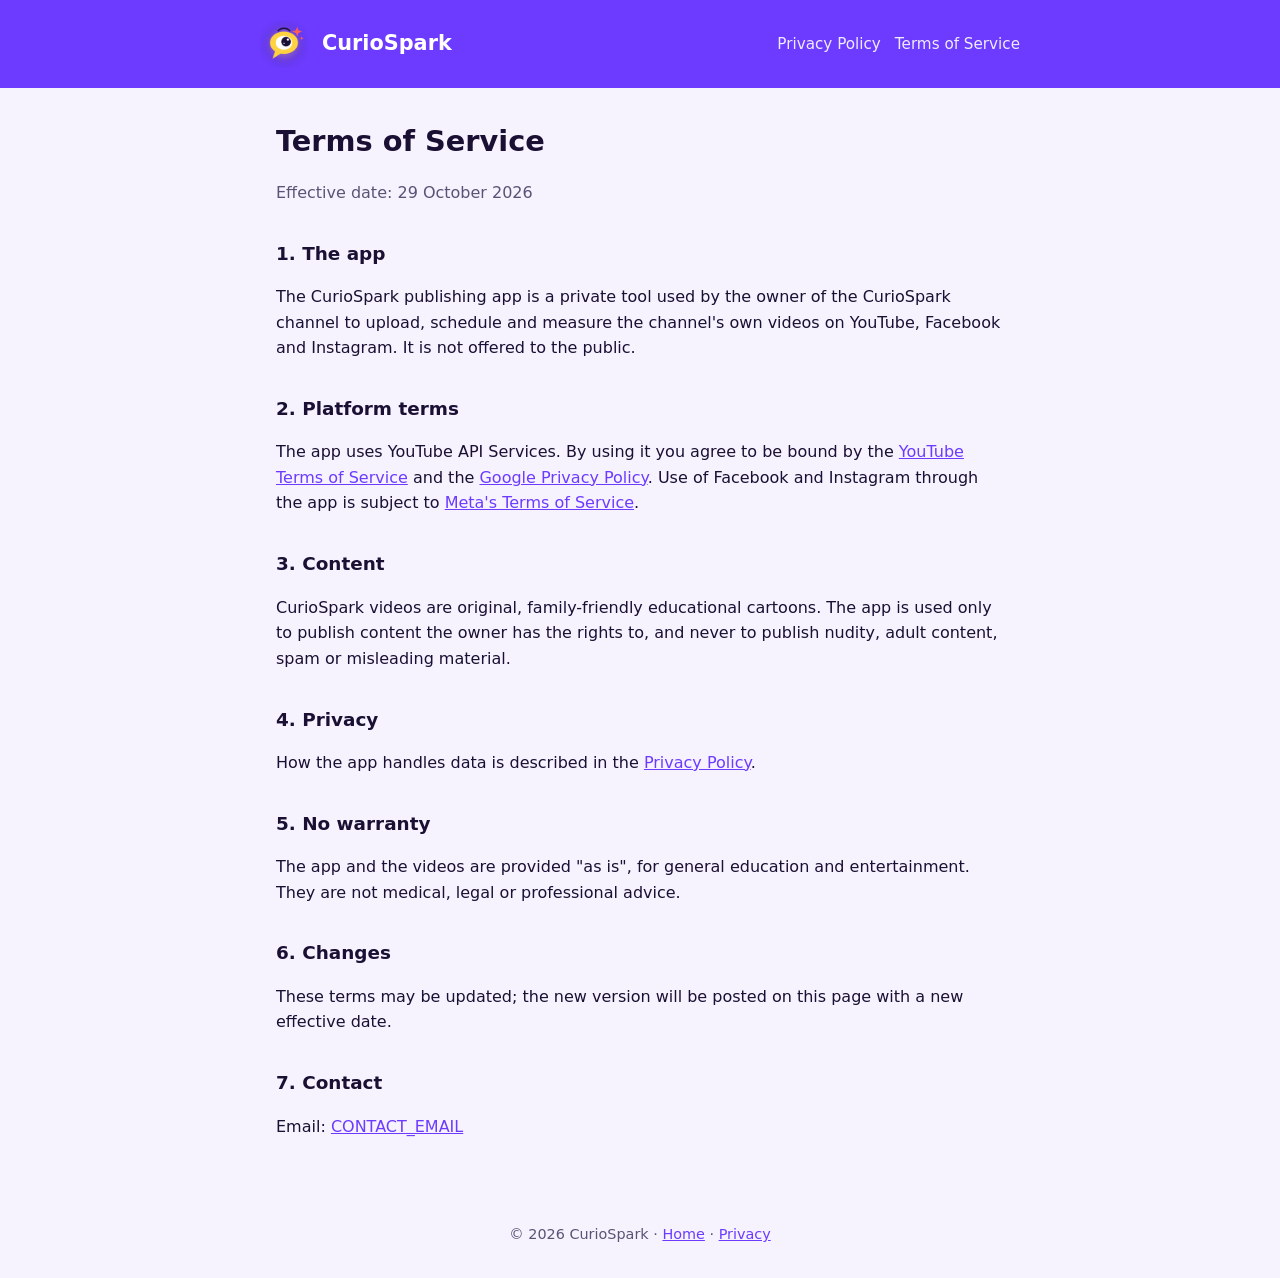
==== terms.html @ 08fc51e9 "Add files via upload" ====
<!doctype html>
<html lang="en">
<head>
<meta charset="utf-8">
<meta name="viewport" content="width=device-width, initial-scale=1">
<title>CurioSpark Terms of Service</title>
<link rel="icon" href="logo.png">
<link rel="stylesheet" href="style.css">
</head>
<body>
<header><div class="wrap">
  <img src="logo.png" alt="CurioSpark logo">
  <a href="index.html">CurioSpark</a>
  <nav><a href="privacy.html">Privacy Policy</a><a href="terms.html">Terms of Service</a></nav>
</div></header>
<main class="wrap">
  <h1>Terms of Service</h1>
  <p class="muted">Effective date: 29 October 2026</p>

  <h2>1. The app</h2>
  <p>The CurioSpark publishing app is a private tool used by the owner of the CurioSpark channel to upload,
  schedule and measure the channel's own videos on YouTube, Facebook and Instagram. It is not offered to the
  public.</p>

  <h2>2. Platform terms</h2>
  <p>The app uses YouTube API Services. By using it you agree to be bound by the
  <a href="https://www.youtube.com/t/terms">YouTube Terms of Service</a> and the
  <a href="https://policies.google.com/privacy">Google Privacy Policy</a>. Use of Facebook and Instagram through
  the app is subject to <a href="https://www.facebook.com/terms">Meta's Terms of Service</a>.</p>

  <h2>3. Content</h2>
  <p>CurioSpark videos are original, family-friendly educational cartoons. The app is used only to publish content
  the owner has the rights to, and never to publish nudity, adult content, spam or misleading material.</p>

  <h2>4. Privacy</h2>
  <p>How the app handles data is described in the <a href="privacy.html">Privacy Policy</a>.</p>

  <h2>5. No warranty</h2>
  <p>The app and the videos are provided "as is", for general education and entertainment. They are not medical,
  legal or professional advice.</p>

  <h2>6. Changes</h2>
  <p>These terms may be updated; the new version will be posted on this page with a new effective date.</p>

  <h2>7. Contact</h2>
  <p>Email: <a href="mailto:CONTACT_EMAIL">CONTACT_EMAIL</a></p>
</main>
<footer>&copy; 2026 CurioSpark &middot; <a href="index.html">Home</a> &middot; <a href="privacy.html">Privacy</a></footer>
</body>
</html>
---- style.css ----
:root { --violet: #6C3BFF; --ink: #1A1033; --cloud: #F6F3FF; --yellow: #FFD23F; --muted: #5b5375; }
* { box-sizing: border-box; }
body { margin: 0; font-family: "Segoe UI", system-ui, -apple-system, Roboto, Arial, sans-serif; color: var(--ink);
       background: var(--cloud); line-height: 1.6; }
header { background: var(--violet); color: #fff; padding: 20px 16px; }
header .wrap { display: flex; align-items: center; gap: 14px; }
header img { width: 48px; height: 48px; border-radius: 12px; background: #fff; }
header a { color: #fff; text-decoration: none; font-weight: 700; font-size: 1.3rem; }
nav { margin-left: auto; display: flex; gap: 14px; flex-wrap: wrap; }
nav a { font-size: .95rem; font-weight: 500; opacity: .9; }
.wrap { max-width: 760px; margin: 0 auto; }
main { padding: 24px 16px 48px; }
h1 { font-size: 1.8rem; margin: .2em 0 .4em; }
h2 { font-size: 1.15rem; margin-top: 1.8em; }
.muted { color: var(--muted); }
.card { background: #fff; border-radius: 14px; padding: 18px 20px; margin: 16px 0; box-shadow: 0 1px 3px rgba(26,16,51,.08); }
a { color: var(--violet); }
footer { text-align: center; padding: 20px 16px 32px; color: var(--muted); font-size: .9rem; }
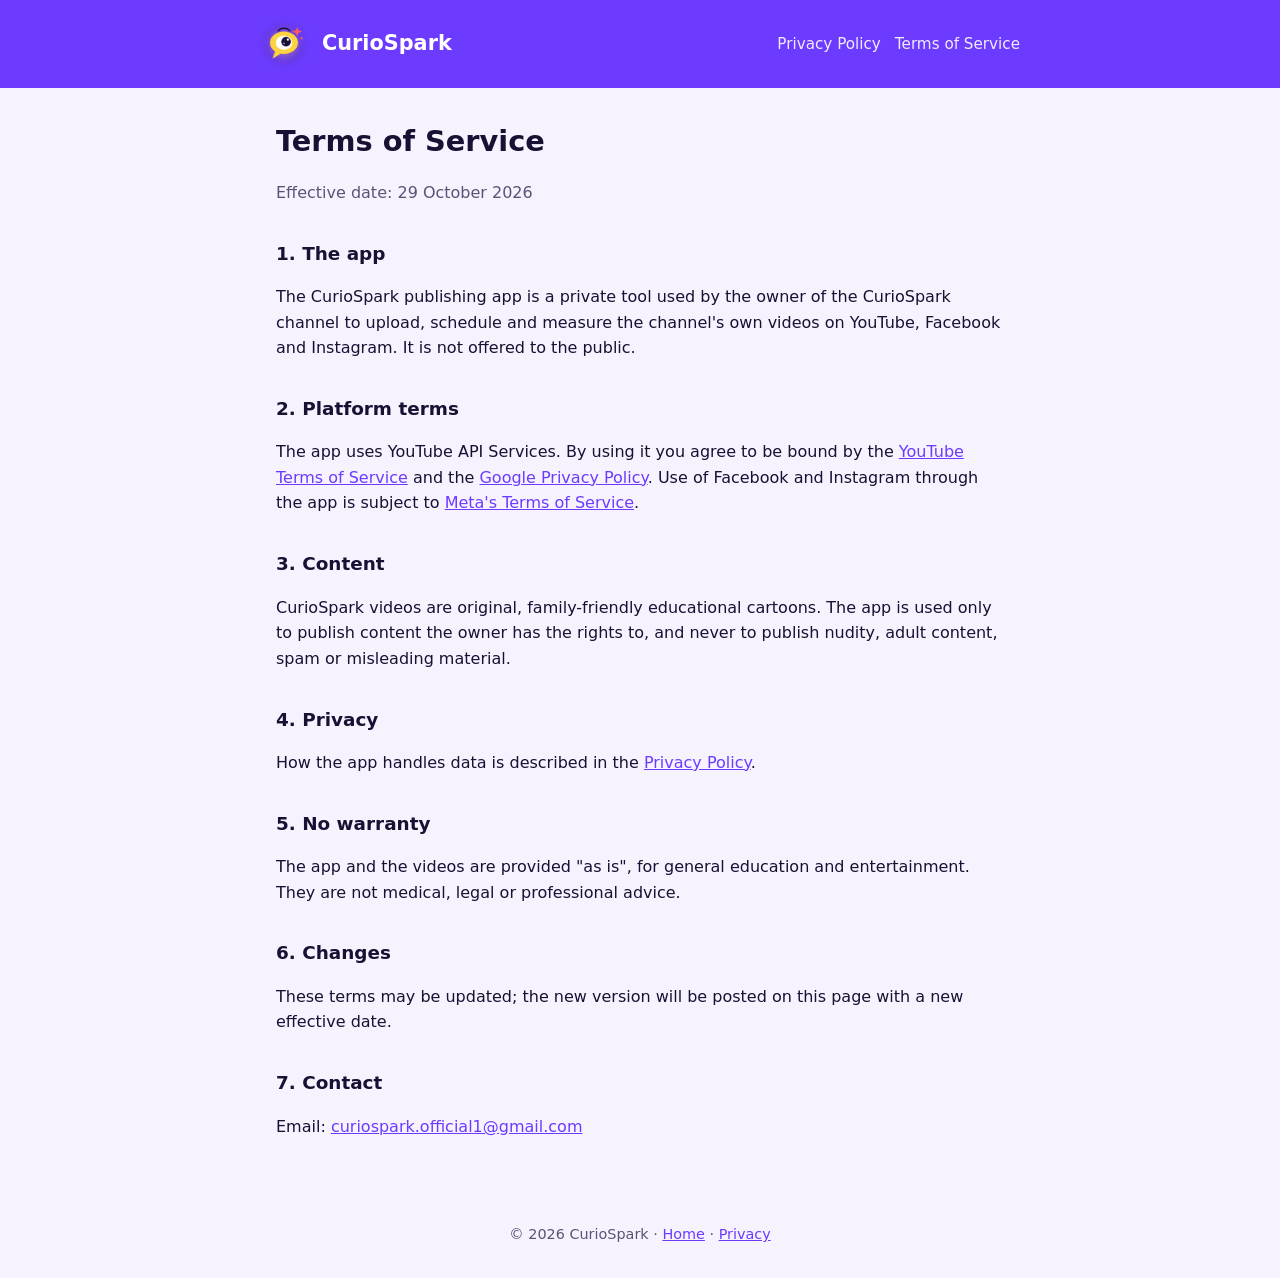
==== commit 0232f8ee: "Add files via upload" ====
--- a/terms.html
+++ b/terms.html
@@ -43,7 +43,7 @@
   <p>These terms may be updated; the new version will be posted on this page with a new effective date.</p>
 
   <h2>7. Contact</h2>
-  <p>Email: <a href="mailto:CONTACT_EMAIL">CONTACT_EMAIL</a></p>
+  <p>Email: <a href="mailto:curiospark.official1@gmail.com">curiospark.official1@gmail.com</a></p>
 </main>
 <footer>&copy; 2026 CurioSpark &middot; <a href="index.html">Home</a> &middot; <a href="privacy.html">Privacy</a></footer>
 </body>
